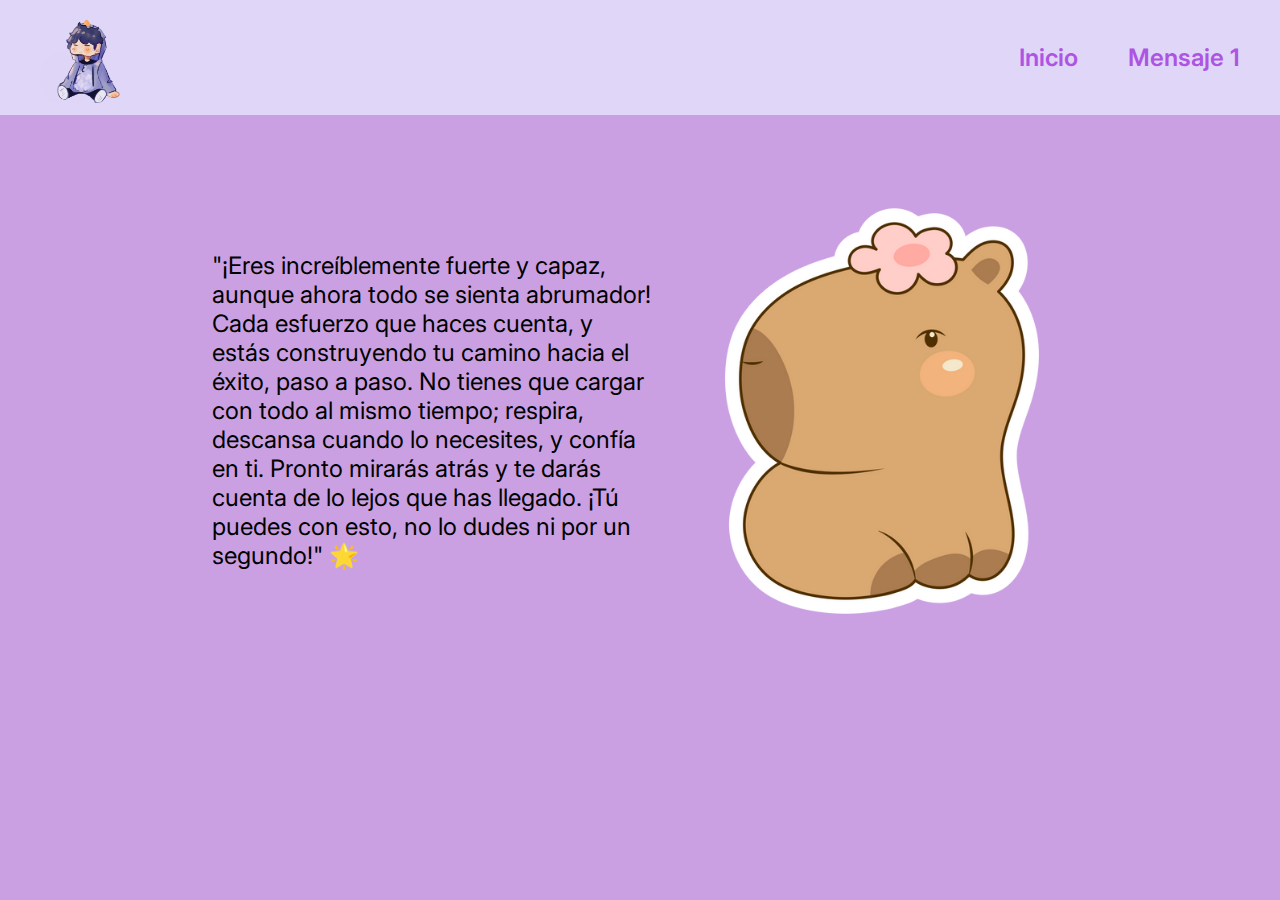
==== mensaje_1.html @ c3f6e57c "version base" ====
<!DOCTYPE html>
<html lang="es">
<head>
    <meta charset="UTF-8">
    <meta name="viewport" content="width=device-width, initial-scale=1.0">
    <title>Animo :b</title>
    <link rel="stylesheet" href="styles.css">
</head>

<body>
    <header class="header">
        
        <img class="logo" src="imagenes/logo.png" alt="duxito">
        
        <nav class="header_menu">
            <a class="header_menu_link" href="index.html">Inicio</a>
            <a class="header_menu_link" href="mensaje_1.html">Mensaje 1</a>
        </nav>
    
        </header>

    <main class="mensaje">
        <section class="section_contenedor">

            <div class="contenedor_texto">
                <p>"¡Eres increíblemente fuerte y capaz, aunque ahora todo se sienta abrumador! Cada esfuerzo que haces cuenta, y estás construyendo tu camino hacia el éxito, paso a paso. No tienes que cargar con todo al mismo tiempo; respira, descansa cuando lo necesites, y confía en ti. Pronto mirarás atrás y te darás cuenta de lo lejos que has llegado. ¡Tú puedes con esto, no lo dudes ni por un segundo!" 🌟</p>
            </div>
            
        </section>

        <img class="dibujo" src="imagenes/capybara.png" alt="capibara sentado con una flor en su cabeza version dibujo">

    </main>

</body>

</html>
---- styles.css ----
@import url('https://fonts.googleapis.com/css2?family=Inter:ital,opsz,wght@0,14..32,100..900;1,14..32,100..900&display=swap');
:root {
    --color-primario: #E0D6F8;
    --color-secundario: #CAA0E3;

    --color-fuente: #AE54E3;
    --color-texto: #000000;

    --fuente-inter: "Inter", sans-serif;
}

* {
    margin: 0;
    padding: 0;
    font-family: var(--fuente-inter);
}

header {
    
    background-color: var(--color-primario);

}

body {
    color: var(--color-secundario);
    background-color: var(--color-secundario);
    margin: 0;
    padding: 0;
    box-sizing: border-box;
    overflow-x: hidden; /* Evita que el contenido desborde horizontalmente */
}

.logo {
    width: 90px;
    height: 90px;   
    padding-left: 40px;
}

.header {
    width: 100%;
    height: 115px;
    display: flex;
    flex-direction: row;
    justify-content: space-between; /* Espacia el logo y el menú */
    align-items: center; /* Alinea verticalmente los elementos */
    padding-right: 40px; /* Separación entre el menú y el borde derecho */
}

.header_menu{
    display: flex;
    gap: 50px; /* Reduce el espacio entre los enlaces */
    padding-right: 40px; /* Ajusta el padding para evitar desbordamiento */
}


.header_menu_link {
    font-family: var(--fuente-inter);  /* Mantén el diseño de texto */
    font-size: 1.5rem; /* 1REM = 16px */
    font-weight: 600;
    text-decoration: none; /* Sin decoración */
    color: var(--color-fuente)
}

.contenedor_texto{
    color: var(--color-texto) ;
}

.alerta {
    position: fixed; /* Fija la alerta en la pantalla aunque hagas scroll */
    bottom: 20px;    /* Distancia desde la parte inferior de la pantalla */
    right: 20px;     /* Distancia desde la parte derecha de la pantalla */
    color: white;    /* Color del texto */
    font-size: 1rem;
}


.mensaje {
    display: flex;
    /*pertenece a flex -> flexbox*/
    align-items: center;
    justify-content: space-between;
    /*margin: 5%;*/
    padding: 7% 15%;
}

.section_contenedor{
    width: 100%; /* Asegura que no se exceda del contenedor */
    max-width: 100%; /* Evita que el ancho exceda la pantalla */
    padding: 20px; /* Ajusta el padding si es necesario */
    box-sizing: border-box;
}

.contenedor_texto {
    font-family: var(--fuente-montserrat);
    font-size: 1.5rem;
}

.dibujo {
    width: 100%; /* Hace que la imagen ocupe todo el ancho disponible */
    max-width: 412px; /* No permite que la imagen sea más ancha de 512px */
    height: auto; /* Mantiene la proporción de la imagen */
}
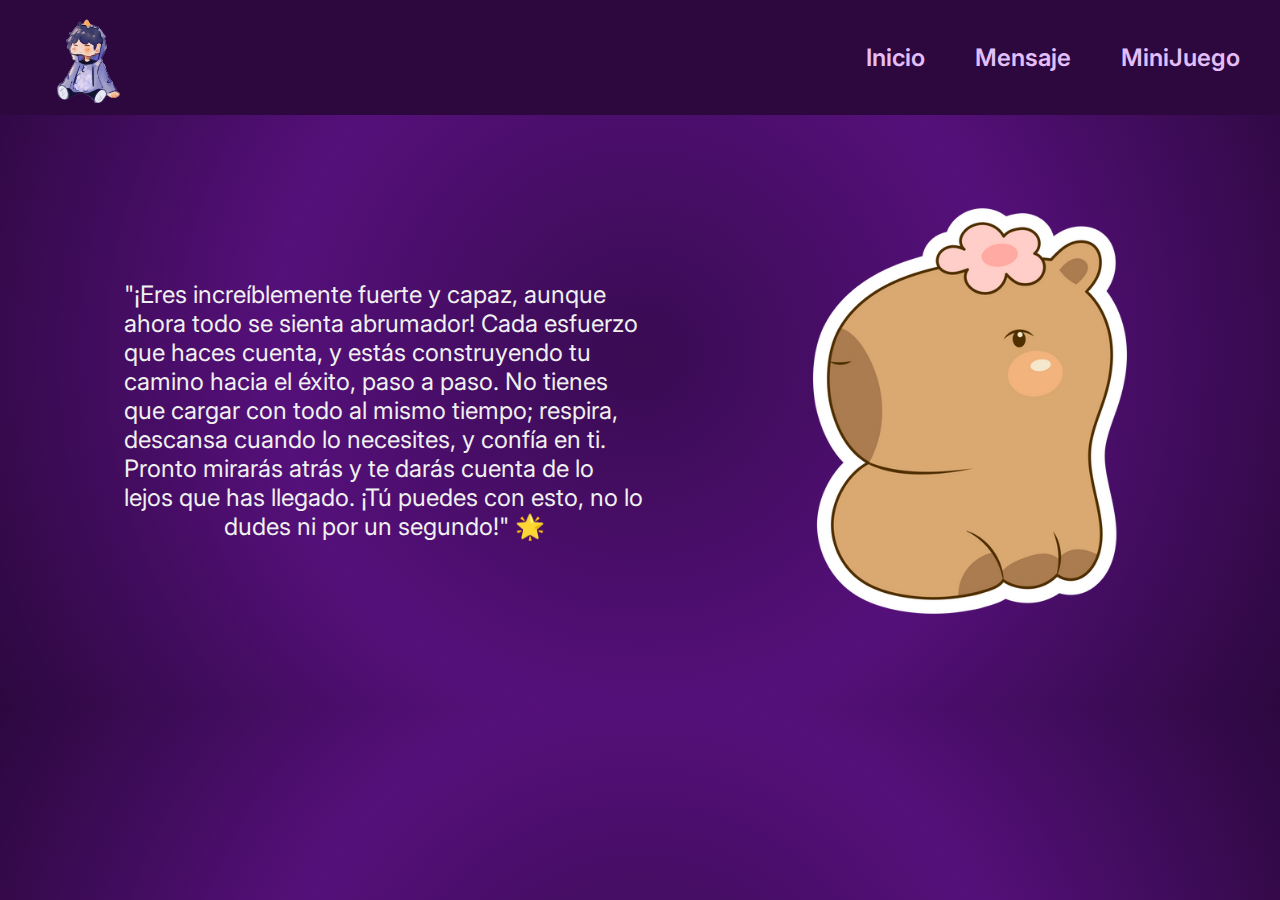
==== commit b85ab0d6: "Proyecto v2.1" ====
--- a/mensaje_1.html
+++ b/mensaje_1.html
@@ -2,19 +2,21 @@
 <html lang="es">
 <head>
     <meta charset="UTF-8">
+    <meta http-equiv="X-UA-Compatible" content="IE=edge">
     <meta name="viewport" content="width=device-width, initial-scale=1.0">
-    <title>Animo :b</title>
+    <title>Mensaje de Animo :b</title>
     <link rel="stylesheet" href="styles.css">
 </head>
 
 <body>
     <header class="header">
         
-        <img class="logo" src="imagenes/logo.png" alt="duxito">
+        <img class="logo" src="imagenes/logo (1).png" alt="duxito">
         
         <nav class="header_menu">
             <a class="header_menu_link" href="index.html">Inicio</a>
-            <a class="header_menu_link" href="mensaje_1.html">Mensaje 1</a>
+            <a class="header_menu_link" href="mensaje_1.html">Mensaje</a>
+            <a class="header_menu_link" href="Diversion.html">MiniJuego</a>
         </nav>
     
         </header>
--- a/styles.css
+++ b/styles.css
@@ -1,10 +1,15 @@
 @import url('https://fonts.googleapis.com/css2?family=Inter:ital,opsz,wght@0,14..32,100..900;1,14..32,100..900&display=swap');
 :root {
-    --color-primario: #E0D6F8;
-    --color-secundario: #CAA0E3;
-
-    --color-fuente: #AE54E3;
-    --color-texto: #000000;
+    --color-primario: #390B52;
+    --color-secundario: #55107A;
+    --color-terceario: #2C083F;
+    --color-cuaternario: #A61FEE;
+    --color-quintario: #911BD1;
+
+    --color-fuente: #E3BEF9;
+    --color-texto: #f0f0f0 ;
+     
+    --color-textojuego: #F5E8FD;
 
     --fuente-inter: "Inter", sans-serif;
 }
@@ -17,23 +22,35 @@
 
 header {
     
-    background-color: var(--color-primario);
+    background-color: var(--color-terceario);
 
 }
 
 body {
     color: var(--color-secundario);
-    background-color: var(--color-secundario);
+    background: rgb(57,11,82);
+    background: radial-gradient(circle, rgba(57,11,82,1) 0%, rgba(85,16,122,1) 50%, rgba(44,8,63,1) 100%);
     margin: 0;
     padding: 0;
     box-sizing: border-box;
     overflow-x: hidden; /* Evita que el contenido desborde horizontalmente */
+    
+}
+
+main {
+    display: flex;
+    justify-content: center; /* Centra horizontalmente */
+    align-items: center; /* Centra verticalmente */
 }
 
 .logo {
     width: 90px;
     height: 90px;   
     padding-left: 40px;
+}
+
+.logo:hover {
+    cursor: pointer;
 }
 
 .header {
@@ -58,7 +75,8 @@
     font-size: 1.5rem; /* 1REM = 16px */
     font-weight: 600;
     text-decoration: none; /* Sin decoración */
-    color: var(--color-fuente)
+    color: var(--color-fuente);
+    
 }
 
 .contenedor_texto{
@@ -76,11 +94,14 @@
 
 .mensaje {
     display: flex;
-    /*pertenece a flex -> flexbox*/
     align-items: center;
     justify-content: space-between;
-    /*margin: 5%;*/
-    padding: 7% 15%;
+    padding: 7% 5%; /* Ajustamos los porcentajes para asegurar que no desborde */
+    gap: 100px; /* Reduce el espacio entre el texto y la imagen */
+    max-width: 1200px; /* Limita el ancho máximo del contenedor */
+    margin: 0 auto; /* Centra el contenido horizontalmente */
+    box-sizing: border-box;
+    
 }
 
 .section_contenedor{
@@ -91,8 +112,14 @@
 }
 
 .contenedor_texto {
-    font-family: var(--fuente-montserrat);
+    font-family: var(--fuente-inter);
     font-size: 1.5rem;
+    text-align-last: center;
+
+}
+.section_contenedor_general{
+    color: var(--color-textojuego);
+
 }
 
 .dibujo {
@@ -100,3 +127,126 @@
     max-width: 412px; /* No permite que la imagen sea más ancha de 512px */
     height: auto; /* Mantiene la proporción de la imagen */
 }
+
+/*Diversion*/
+
+.titulo_juego {
+    color: var(--color-textojuego);
+    padding: 10px;
+}
+
+.Juego {
+    margin: 0 auto; /* Centra el contenedor horizontalmente */
+    display: flex;
+    align-items: center;
+    gap: 40px;
+    flex-direction: row; /* Si quieres que las cartas y el título estén uno encima de otro */
+    min-height: 80vh; /* Asegura que ocupe el 100% de la altura de la ventana */
+    
+}
+
+.cartas{
+    background-color: rgba(255,255,255,0.2);
+    padding: 0 10px 10px 10px;
+    border-radius: 8px;
+}
+
+h1{
+    text-align: center;
+    
+}
+
+button{
+    height: 100px;
+    width: 100px;
+}
+
+button:hover{
+    cursor: pointer;
+}
+
+.informacion {
+    background-color: rgba(255,255,255,0.2);
+    border-radius: 18px;
+    width: 300px;
+    height: 140px;
+    text-align-last: center;
+}
+
+ .estadistica {
+    padding: 20px 10px;
+    box-sizing: border-box;
+    color: var(--color-textojuego);
+
+}
+
+
+.imagen_memoria {
+    width: 99%;
+}
+
+/*<!--Responsi-->*/
+
+@media (max-width: 768px) {
+    .header_menu {
+        gap: 20px; /* Reduce el espacio entre los elementos del menú */
+        padding-right: 0px;
+    }
+    
+    .mensaje {
+        flex-direction: column; /* Cambia el diseño a una columna */
+        gap: 20px; /* Reduce el espacio entre el texto y la imagen */
+    }
+    .contenedor_texto {
+        font-size: 1.2rem;
+    }
+    .dibujo {
+        width: 80%; /* Hace que la imagen ocupe todo el ancho disponible */
+        max-width: 320px; /* No permite que la imagen sea más ancha de 512px */
+    }
+    .Juego {
+        flex-direction: column; /* Cambia las cartas a una disposición vertical */
+        gap: 20px; /* Reduce el espacio entre las cartas */
+    }
+
+    .informacion {
+        width: 100%; /* Hace que la información ocupe todo el ancho disponible */
+    }
+}
+
+@media (max-width: 375px) {
+    .header {
+        height: auto; /* Ajusta la altura del header para pantallas pequeñas */
+        padding: 10px;
+    }
+
+    .logo{
+        width: 60px;
+        height: 60px;         
+        padding-left: 0px;
+    }
+
+    
+    .header_menu_link {
+        font-size: 1rem; /* Reduce el tamaño del texto del menú */
+    }
+    
+    button {
+        height: 80px;
+        width: 80px;
+        font-size: 1rem;
+    }    
+
+    .informacion {
+        height: auto; /* Ajusta la altura de la información */
+        padding: 10px;
+    }
+
+    .estadistica {
+        padding: 10px 5px; /* Reduce el padding en la estadística */
+    }
+    
+    .Juego {
+        min-height: auto; /* Quita el min-height para que se ajuste al contenido */
+    }
+}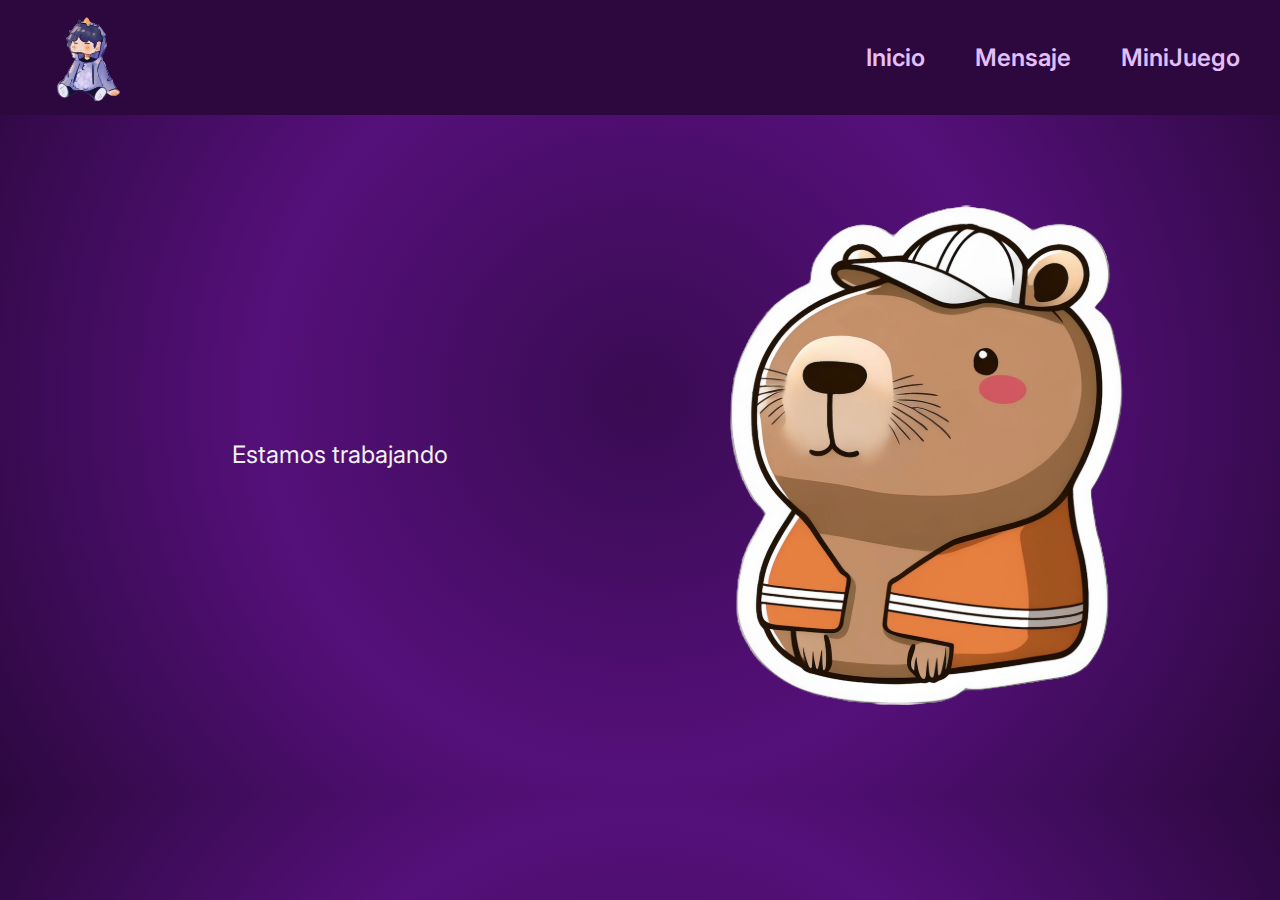
==== commit d122e8b5: "mejora de mensaje" ====
--- a/mensaje_1.html
+++ b/mensaje_1.html
@@ -11,7 +11,9 @@
 <body>
     <header class="header">
         
-        <img class="logo" src="imagenes/logo (1).png" alt="duxito">
+        <a href="https://www.youtube.com/watch?v=9ztWZuZYBBo" target="_blank">
+            <img class="logo" src="imagenes/logo (1).png" alt="duxito">
+            </a>
         
         <nav class="header_menu">
             <a class="header_menu_link" href="index.html">Inicio</a>
@@ -25,12 +27,13 @@
         <section class="section_contenedor">
 
             <div class="contenedor_texto">
-                <p>"¡Eres increíblemente fuerte y capaz, aunque ahora todo se sienta abrumador! Cada esfuerzo que haces cuenta, y estás construyendo tu camino hacia el éxito, paso a paso. No tienes que cargar con todo al mismo tiempo; respira, descansa cuando lo necesites, y confía en ti. Pronto mirarás atrás y te darás cuenta de lo lejos que has llegado. ¡Tú puedes con esto, no lo dudes ni por un segundo!" 🌟</p>
+                <p>Estamos trabajando</p>
             </div>
             
         </section>
 
-        <img class="dibujo" src="imagenes/capybara.png" alt="capibara sentado con una flor en su cabeza version dibujo">
+        <img class="dibujo" src="imagenes/capybara.png" alt="capibara sentado con una flor en su cabeza version dibujo" hidden>
+        <img class "dibujo" src="imagen_memoria/Sin título.png" alt="">
 
     </main>
 
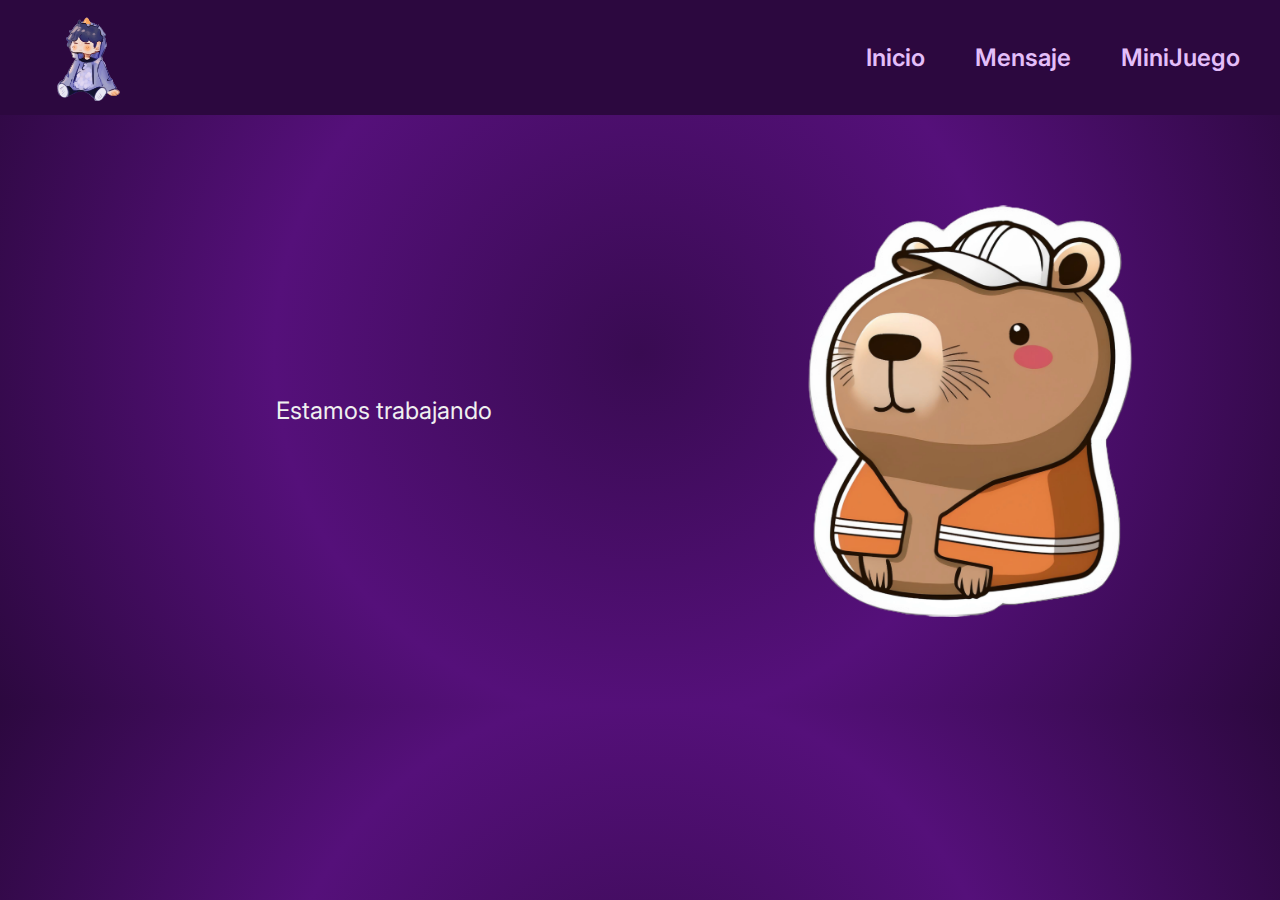
==== commit 7389a19b: "Update mensaje_1.html" ====
--- a/mensaje_1.html
+++ b/mensaje_1.html
@@ -33,7 +33,7 @@
         </section>
 
         <img class="dibujo" src="imagenes/capybara.png" alt="capibara sentado con una flor en su cabeza version dibujo" hidden>
-        <img class "dibujo" src="imagen_memoria/Sin título.png" alt="">
+        <img class="dibujo" src="imagen_memoria/Sin título.png" alt="">
 
     </main>
 
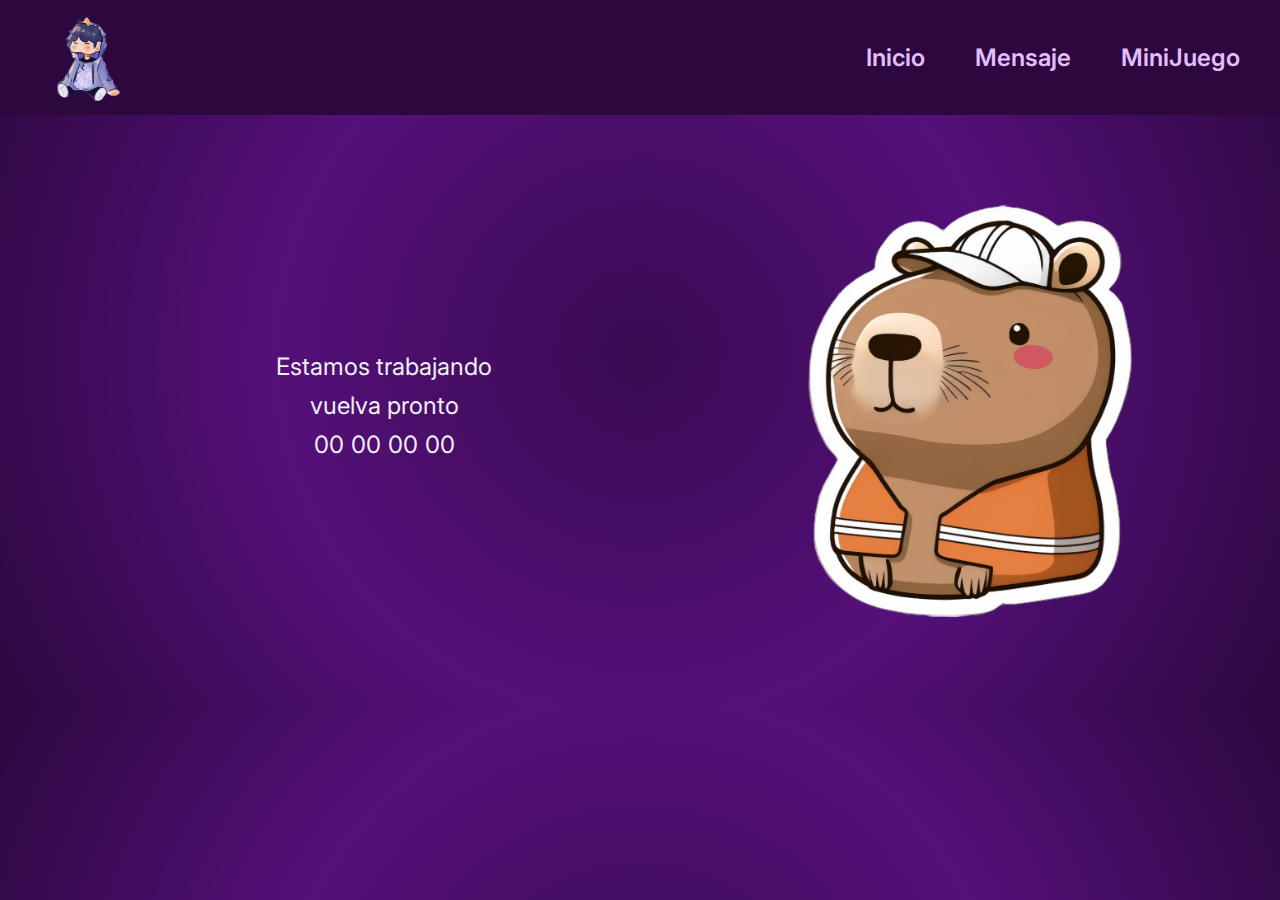
==== commit fdc167d5: "v.4.1" ====
--- a/mensaje_1.html
+++ b/mensaje_1.html
@@ -6,6 +6,7 @@
     <meta name="viewport" content="width=device-width, initial-scale=1.0">
     <title>Mensaje de Animo :b</title>
     <link rel="stylesheet" href="styles.css">
+    <script src="contador.js" defer></script>
 </head>
 
 <body>
@@ -28,6 +29,21 @@
 
             <div class="contenedor_texto">
                 <p>Estamos trabajando</p>
+                <p class="vuelva">vuelva pronto</p>
+            </div>
+            <div class="contenedor_">
+                <div>
+                    <p class="big-number" id="days">00 </p>
+                </div>
+                <div>
+                    <p class="big-number" id="hours"> 00 </p>
+                </div>
+                <div>
+                    <p class="big-number" id="mins"> 00 </p>
+                </div>
+                <div>
+                    <p class="big-number" id="seconds"> 00</p>
+                </div>
             </div>
             
         </section>
--- a/styles.css
+++ b/styles.css
@@ -6,6 +6,8 @@
     --color-cuaternario: #A61FEE;
     --color-quintario: #911BD1;
 
+    --color-fondo-juego: #6F3E88;
+
     --color-fuente: #E3BEF9;
     --color-texto: #f0f0f0 ;
      
@@ -34,8 +36,58 @@
     padding: 0;
     box-sizing: border-box;
     overflow-x: hidden; /* Evita que el contenido desborde horizontalmente */
-    
-}
+}
+
+.container {
+    position: fixed;
+    top: 0;
+    left: 0;
+    width: 100vw; /* Cambia a viewport width */
+    height: 100vh; /* Mantén la altura en viewport height */
+    overflow: hidden;
+    z-index: -1; /* Asegura que las burbujas estén detrás del contenido */
+}
+
+
+.bubbles{
+    position: relative;
+    display: flex;
+    
+}
+
+.bubbles span{
+    position: relative;
+    width: 30px;
+    height: 30px;
+    background-color: aqua;
+    margin: 0 4px;
+    border-radius: 50%;
+    box-shadow: 0 0 0 10px #4fc3dc44, 
+    0 0 50px #4fc3dc,
+    0 0 100px #4fc3dc;
+    animation: animate 15s linear infinite;
+    animation-duration: calc(125s/ var(--i));
+}
+
+.bubbles span:nth-child(even){
+    background: #ff2d75;
+    box-shadow: 0 0 0 10px #ff2d7544,
+    0 0 50px #ff2d75,
+    0 0 100px #ff2d75;
+}
+
+/*movimiento*/
+
+@keyframes animate {
+    0% {
+        transform: translateY(100vh) scale(0);
+    }
+    100% {
+        transform: translateY(-10vh) scale(1);
+    }
+}
+
+/*-------------------------*/
 
 main {
     display: flex;
@@ -115,8 +167,22 @@
     font-family: var(--fuente-inter);
     font-size: 1.5rem;
     text-align-last: center;
-
-}
+}
+
+.contenedor_ {
+    display: flex;
+    justify-content: center; /* Alinea horizontalmente */
+    align-items: center; /* Alinea verticalmente */
+    gap:7px;
+    font-family: var(--fuente-inter);
+    font-size: 1.5rem;
+    color: var(--color-texto);
+    padding: 2%; 
+    max-width: 1200px; 
+    margin: 0 auto; /* Centra el contenido horizontalmente */
+    box-sizing: border-box;
+}
+
 .section_contenedor_general{
     color: var(--color-textojuego);
 
@@ -132,33 +198,62 @@
 
 .titulo_juego {
     color: var(--color-textojuego);
-    padding: 10px;
-}
+    padding: 2%;
+}
+.vuelva{margin-top: 10px;}
 
 .Juego {
+    margin: 0 auto; /* Centra el contenedor horizontalmente */
+    display: flex;
+    align-items: center;
+    gap: 40px;
+    flex-direction: column; /* Si quieres que las cartas y el título estén uno encima de otro */
+    min-height: 80vh; /* Asegura que ocupe el 100% de la altura de la ventana */
+    z-index: 1; /* El tablero debe estar por encima del fondo */
+}
+
+.juego_contenido{
     margin: 0 auto; /* Centra el contenedor horizontalmente */
     display: flex;
     align-items: center;
     gap: 40px;
     flex-direction: row; /* Si quieres que las cartas y el título estén uno encima de otro */
-    min-height: 80vh; /* Asegura que ocupe el 100% de la altura de la ventana */
-    
+}
+
+.Resultado{
+    display: flex;
+    align-items: center;
+}
+
+.container_botonn:disabled{
+  background-color: var(--color-fondo-juego);
+  cursor: not-allowed; /* El cursor cambia a no permitido */
+}
+
+.container_botonn{
+  color: var(--color-primario);
+  height: 60px;
+  width: 120px;
+  font-weight: 600;
+  font-size: 18px;
 }
 
 .cartas{
-    background-color: rgba(255,255,255,0.2);
+    background-color: var(--color-fondo-juego);
     padding: 0 10px 10px 10px;
     border-radius: 8px;
 }
 
 h1{
     text-align: center;
-    
 }
 
 button{
     height: 100px;
     width: 100px;
+    border: solid 3px;
+    border-radius: 18px;
+    border-color: var(--color-terceario);
 }
 
 button:hover{
@@ -166,7 +261,7 @@
 }
 
 .informacion {
-    background-color: rgba(255,255,255,0.2);
+    background-color: var(--color-fondo-juego);
     border-radius: 18px;
     width: 300px;
     height: 140px;
@@ -180,12 +275,20 @@
 
 }
 
-
 .imagen_memoria {
-    width: 99%;
-}
+    width:99%;
+}
+
+
 
 /*<!--Responsi-->*/
+@media (min-width: 1280px) {
+    .bubbles span {
+        width: 40px;
+        height: 40px;
+        animation-duration: calc(110s / var(--i)); /* Reduce duración */
+    }
+}
 
 @media (max-width: 768px) {
     .header_menu {
@@ -197,20 +300,33 @@
         flex-direction: column; /* Cambia el diseño a una columna */
         gap: 20px; /* Reduce el espacio entre el texto y la imagen */
     }
+
     .contenedor_texto {
         font-size: 1.2rem;
     }
+
     .dibujo {
         width: 80%; /* Hace que la imagen ocupe todo el ancho disponible */
         max-width: 320px; /* No permite que la imagen sea más ancha de 512px */
     }
+
     .Juego {
         flex-direction: column; /* Cambia las cartas a una disposición vertical */
         gap: 20px; /* Reduce el espacio entre las cartas */
     }
+    .juego_contenido{
+        flex-direction: column;
+    }
 
     .informacion {
         width: 100%; /* Hace que la información ocupe todo el ancho disponible */
+    }
+
+    /*Burbujas*/
+    .bubbles span {
+        width: 20px;
+        height: 20px;
+        animation-duration: calc(130s / var(--i)); /* Ajusta duración */
     }
 }
 
@@ -220,17 +336,16 @@
         padding: 10px;
     }
 
-    .logo{
+    .logo {
         width: 60px;
-        height: 60px;         
+        height: 60px;
         padding-left: 0px;
     }
 
-    
     .header_menu_link {
         font-size: 1rem; /* Reduce el tamaño del texto del menú */
     }
-    
+
     button {
         height: 80px;
         width: 80px;
@@ -249,4 +364,20 @@
     .Juego {
         min-height: auto; /* Quita el min-height para que se ajuste al contenido */
     }
+
+    /* Ajustes adicionales sugeridos */
+    .cartas {
+        padding: 5px 8px; /* Reduce el padding para móviles */
+    }
+
+    .titulo_juego {
+        font-size: 1.3rem; /* Ajusta el tamaño del título para pantallas pequeñas */
+    }
+
+    /*Burbujas*/
+    .bubbles span {
+        width: 15px;
+        height: 15px;
+        animation-duration: calc(150s / var(--i)); /* Aumenta la duración */
+    }
 }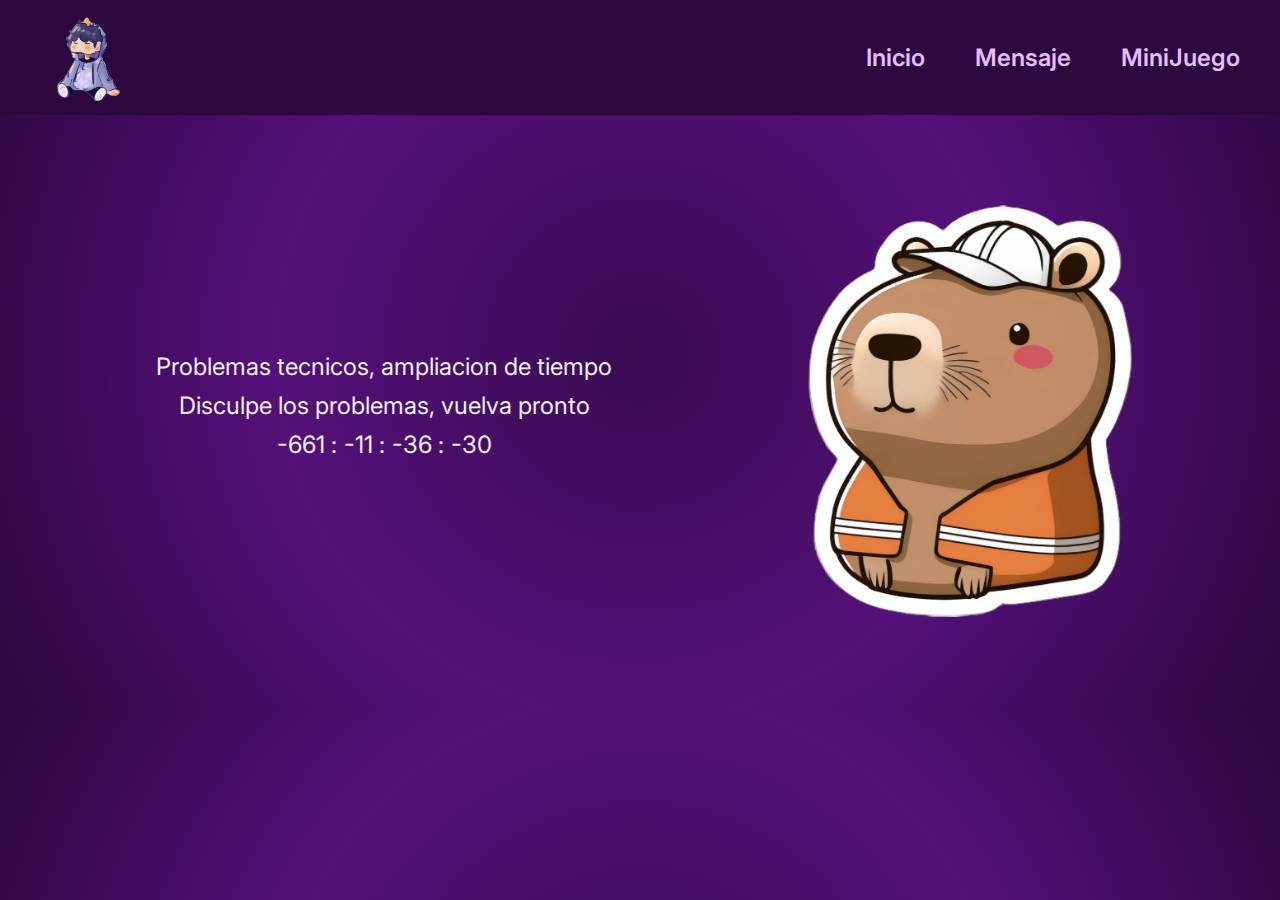
==== commit 824700fa: "Problemas" ====
--- a/mensaje_1.html
+++ b/mensaje_1.html
@@ -28,8 +28,8 @@
         <section class="section_contenedor">
 
             <div class="contenedor_texto">
-                <p>Estamos trabajando</p>
-                <p class="vuelva">vuelva pronto</p>
+                <p>Problemas tecnicos, ampliacion de tiempo</p>
+                <p class="vuelva">Disculpe los problemas, vuelva pronto</p>
             </div>
             <div class="contenedor_">
                 <div>
